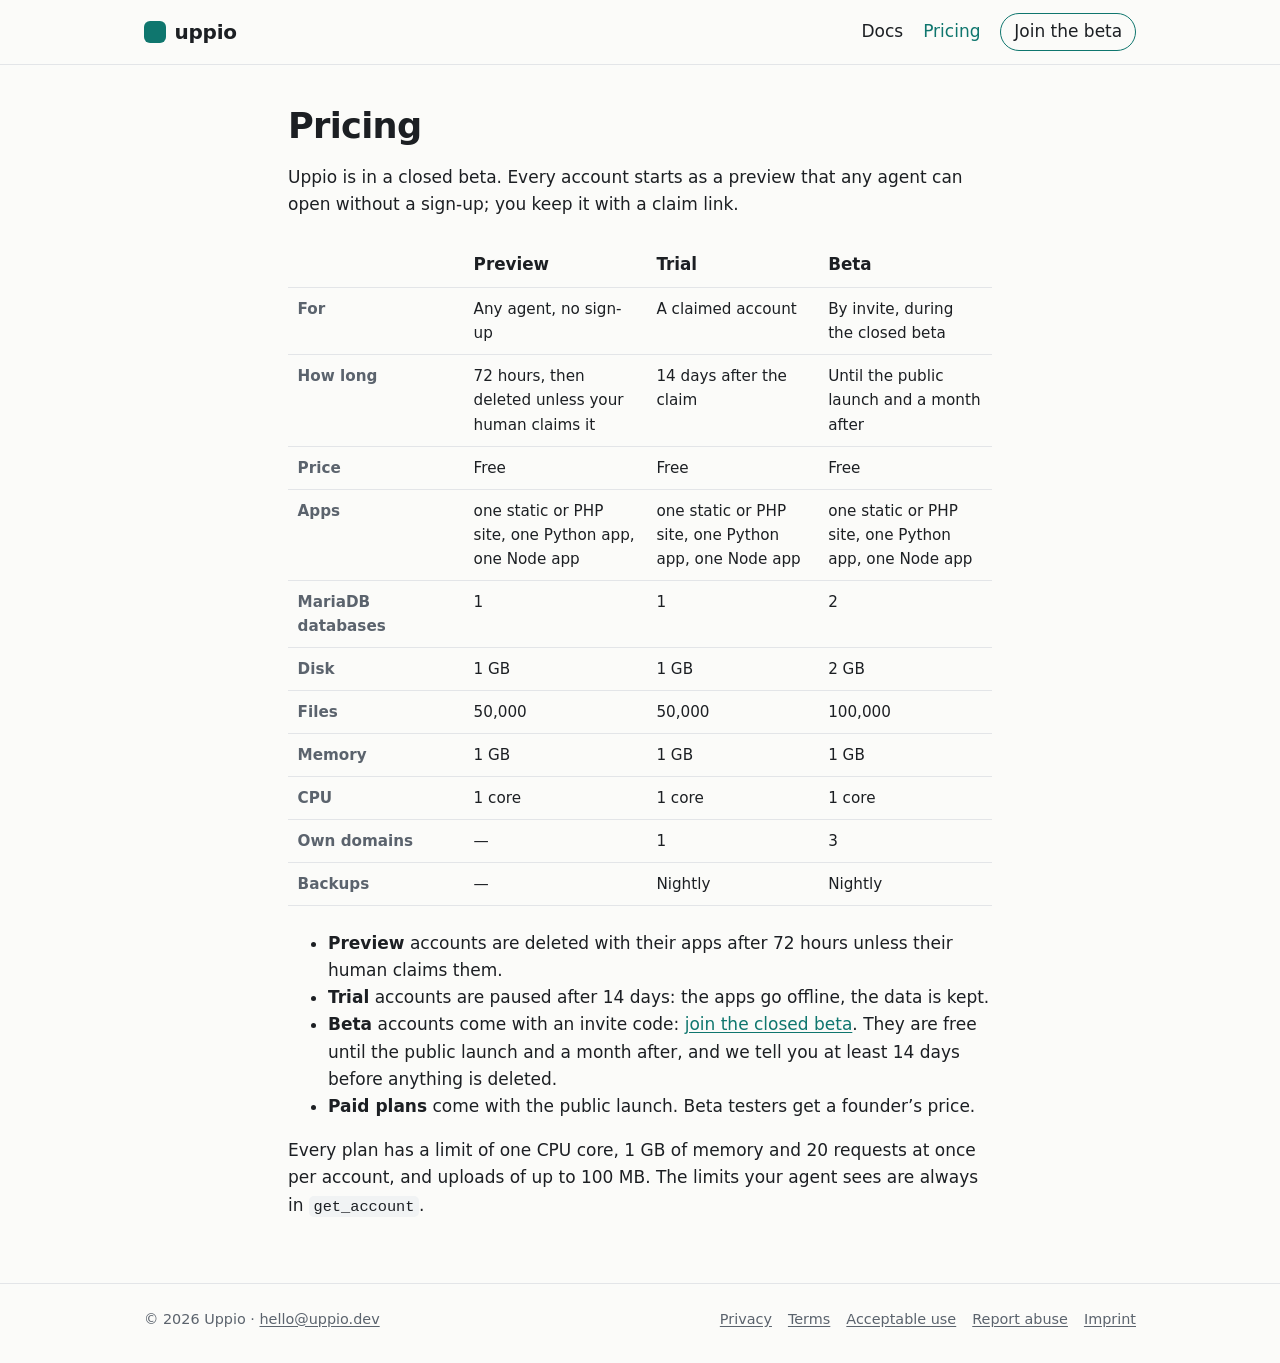
==== pricing/index.html @ 19bcfc4a "Publish f0ef90c" ====
<!doctype html><html lang=en><head><meta charset=utf-8><meta name=viewport content="width=device-width,initial-scale=1"><meta http-equiv=Content-Security-Policy content="default-src 'self'; script-src 'self'; style-src 'self'; img-src 'self' data:; connect-src https://api.madeyour.app; base-uri 'none'; form-action 'none'"><meta name=referrer content="strict-origin-when-cross-origin"><meta name=color-scheme content="light dark"><title>Pricing · Uppio</title><meta name=description content="Preview, trial and beta plans of Uppio."><link rel=canonical href=https://uppio.dev/pricing/><link rel=icon href=/favicon.svg type=image/svg+xml><link rel=stylesheet href=/css/site.min.52c2d0c8ef8665c7912ec7560f47aa09ff119398e02cc846e52201e18c8df2d7.css integrity="sha256-UsLQyO+GZceRLsdWD0eqCf8Rk5jgLMhG5SIB4YyN8tc="></head><body><a class=skip href=#main>Skip to content</a><header class=site-header><div class="wrap header-row"><a class=wordmark href=/ aria-label="Uppio home"><span class=mark aria-hidden=true></span>uppio</a><nav aria-label=Main><a href=/docs/>Docs</a>
<a href=/pricing/ aria-current=page>Pricing</a>
<a class=nav-cta href=/#beta>Join the beta</a></nav></div></header><main id=main><article class="wrap prose"><h1>Pricing</h1><p>Uppio is in a closed beta. Every account starts as a preview that any agent can open without a sign-up; you keep it with a claim link.</p><div class=table-wrap><table class=plans><thead><tr><th scope=col></th><th scope=col>Preview</th><th scope=col>Trial</th><th scope=col>Beta</th></tr></thead><tbody><tr><th scope=row>For</th><td>Any agent, no sign-up</td><td>A claimed account</td><td>By invite, during the closed beta</td></tr><tr><th scope=row>How long</th><td>72 hours, then deleted unless your human claims it</td><td>14 days after the claim</td><td>Until the public launch and a month after</td></tr><tr><th scope=row>Price</th><td>Free</td><td>Free</td><td>Free</td></tr><tr><th scope=row>Apps</th><td>one static or PHP site, one Python app, one Node app</td><td>one static or PHP site, one Python app, one Node app</td><td>one static or PHP site, one Python app, one Node app</td></tr><tr><th scope=row>MariaDB databases</th><td>1</td><td>1</td><td>2</td></tr><tr><th scope=row>Disk</th><td>1 GB</td><td>1 GB</td><td>2 GB</td></tr><tr><th scope=row>Files</th><td>50,000</td><td>50,000</td><td>100,000</td></tr><tr><th scope=row>Memory</th><td>1 GB</td><td>1 GB</td><td>1 GB</td></tr><tr><th scope=row>CPU</th><td>1 core</td><td>1 core</td><td>1 core</td></tr><tr><th scope=row>Own domains</th><td>—</td><td>1</td><td>3</td></tr><tr><th scope=row>Backups</th><td>—</td><td>Nightly</td><td>Nightly</td></tr></tbody></table></div><ul><li><strong>Preview</strong> accounts are deleted with their apps after 72 hours unless their human claims them.</li><li><strong>Trial</strong> accounts are paused after 14 days: the apps go offline, the data is kept.</li><li><strong>Beta</strong> accounts come with an invite code: <a href=/#beta>join the closed beta</a>. They are free until the public launch and a month after, and we tell you at least 14 days before anything is deleted.</li><li><strong>Paid plans</strong> come with the public launch. Beta testers get a founder&rsquo;s price.</li></ul><p>Every plan has a limit of one CPU core, 1 GB of memory and 20 requests at once per account, and uploads of up to 100 MB. The limits your agent sees are always in <code>get_account</code>.</p></article></main><footer class=site-footer><div class="wrap footer-row"><p>© 2026 Uppio · <a href=mailto:hello@uppio.dev>hello@uppio.dev</a></p><nav aria-label=Legal><a href=/legal/privacy/>Privacy</a>
<a href=/legal/terms/>Terms</a>
<a href=/legal/acceptable-use/>Acceptable use</a>
<a href=/legal/notices/>Report abuse</a>
<a href=/legal/imprint/>Imprint</a></nav></div></footer></body></html>
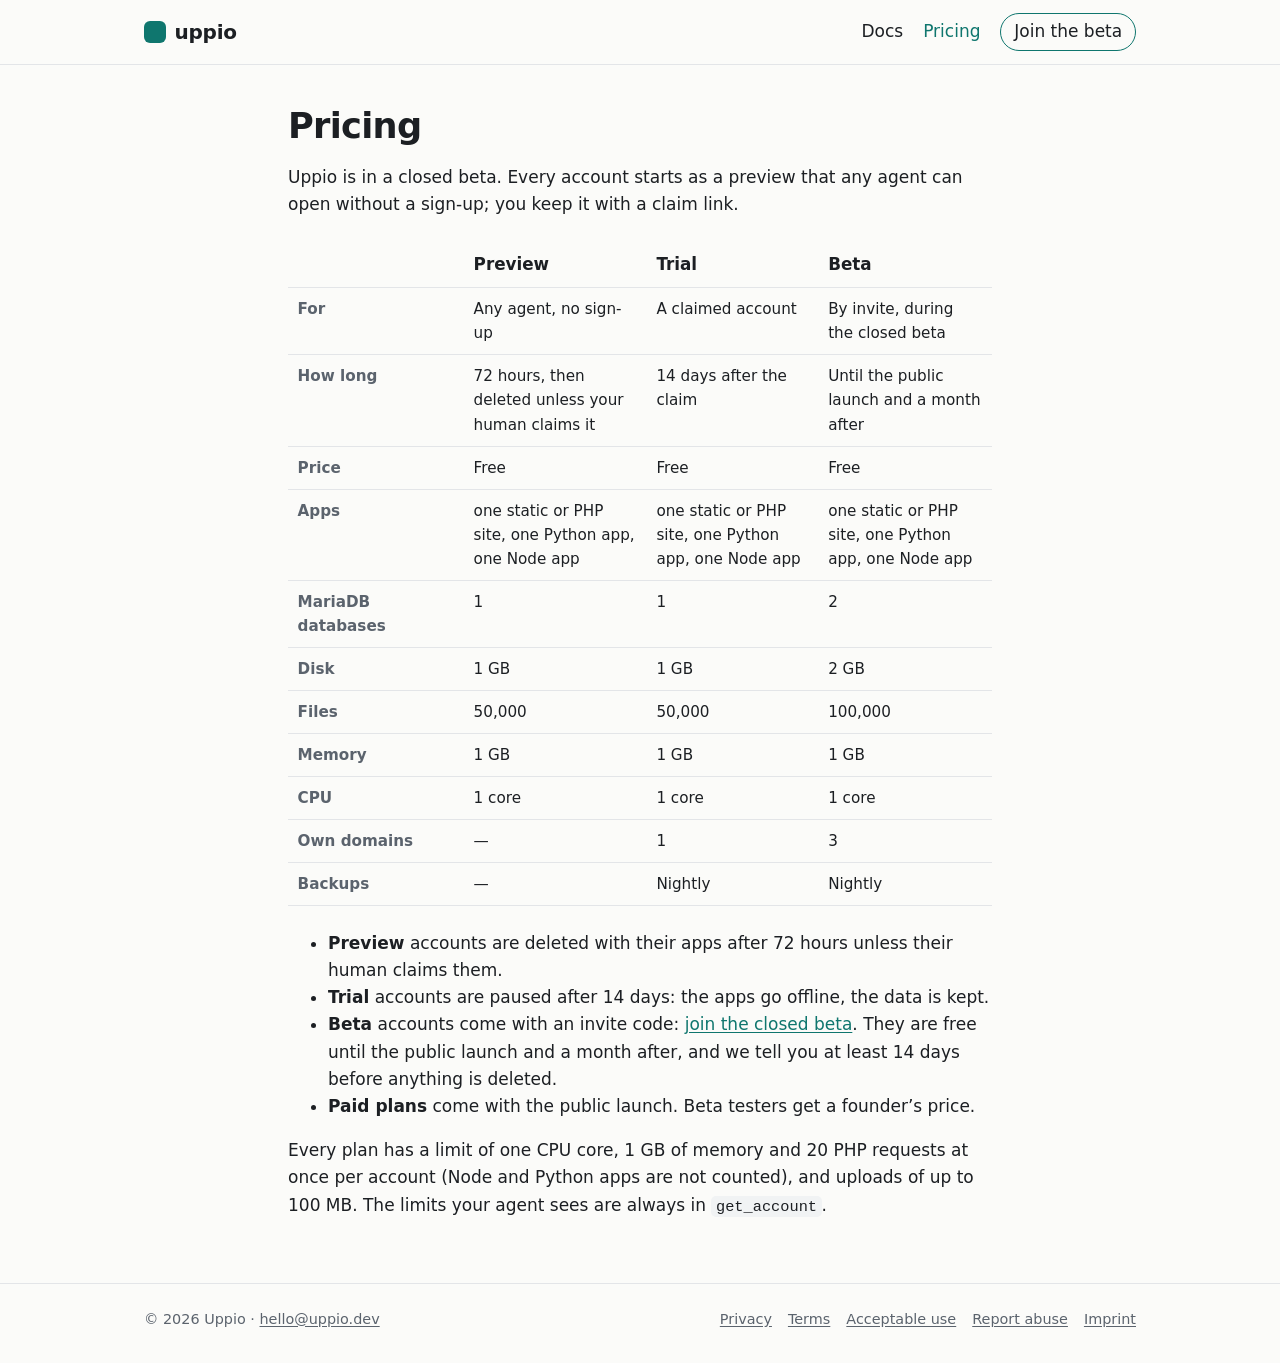
==== commit 970c08d6: "Publish e9ffeaa" ====
--- a/pricing/index.html
+++ b/pricing/index.html
@@ -1,6 +1,6 @@
 <!doctype html><html lang=en><head><meta charset=utf-8><meta name=viewport content="width=device-width,initial-scale=1"><meta http-equiv=Content-Security-Policy content="default-src 'self'; script-src 'self'; style-src 'self'; img-src 'self' data:; connect-src https://api.madeyour.app; base-uri 'none'; form-action 'none'"><meta name=referrer content="strict-origin-when-cross-origin"><meta name=color-scheme content="light dark"><title>Pricing · Uppio</title><meta name=description content="Preview, trial and beta plans of Uppio."><link rel=canonical href=https://uppio.dev/pricing/><link rel=icon href=/favicon.svg type=image/svg+xml><link rel=stylesheet href=/css/site.min.52c2d0c8ef8665c7912ec7560f47aa09ff119398e02cc846e52201e18c8df2d7.css integrity="sha256-UsLQyO+GZceRLsdWD0eqCf8Rk5jgLMhG5SIB4YyN8tc="></head><body><a class=skip href=#main>Skip to content</a><header class=site-header><div class="wrap header-row"><a class=wordmark href=/ aria-label="Uppio home"><span class=mark aria-hidden=true></span>uppio</a><nav aria-label=Main><a href=/docs/>Docs</a>
 <a href=/pricing/ aria-current=page>Pricing</a>
-<a class=nav-cta href=/#beta>Join the beta</a></nav></div></header><main id=main><article class="wrap prose"><h1>Pricing</h1><p>Uppio is in a closed beta. Every account starts as a preview that any agent can open without a sign-up; you keep it with a claim link.</p><div class=table-wrap><table class=plans><thead><tr><th scope=col></th><th scope=col>Preview</th><th scope=col>Trial</th><th scope=col>Beta</th></tr></thead><tbody><tr><th scope=row>For</th><td>Any agent, no sign-up</td><td>A claimed account</td><td>By invite, during the closed beta</td></tr><tr><th scope=row>How long</th><td>72 hours, then deleted unless your human claims it</td><td>14 days after the claim</td><td>Until the public launch and a month after</td></tr><tr><th scope=row>Price</th><td>Free</td><td>Free</td><td>Free</td></tr><tr><th scope=row>Apps</th><td>one static or PHP site, one Python app, one Node app</td><td>one static or PHP site, one Python app, one Node app</td><td>one static or PHP site, one Python app, one Node app</td></tr><tr><th scope=row>MariaDB databases</th><td>1</td><td>1</td><td>2</td></tr><tr><th scope=row>Disk</th><td>1 GB</td><td>1 GB</td><td>2 GB</td></tr><tr><th scope=row>Files</th><td>50,000</td><td>50,000</td><td>100,000</td></tr><tr><th scope=row>Memory</th><td>1 GB</td><td>1 GB</td><td>1 GB</td></tr><tr><th scope=row>CPU</th><td>1 core</td><td>1 core</td><td>1 core</td></tr><tr><th scope=row>Own domains</th><td>—</td><td>1</td><td>3</td></tr><tr><th scope=row>Backups</th><td>—</td><td>Nightly</td><td>Nightly</td></tr></tbody></table></div><ul><li><strong>Preview</strong> accounts are deleted with their apps after 72 hours unless their human claims them.</li><li><strong>Trial</strong> accounts are paused after 14 days: the apps go offline, the data is kept.</li><li><strong>Beta</strong> accounts come with an invite code: <a href=/#beta>join the closed beta</a>. They are free until the public launch and a month after, and we tell you at least 14 days before anything is deleted.</li><li><strong>Paid plans</strong> come with the public launch. Beta testers get a founder&rsquo;s price.</li></ul><p>Every plan has a limit of one CPU core, 1 GB of memory and 20 requests at once per account, and uploads of up to 100 MB. The limits your agent sees are always in <code>get_account</code>.</p></article></main><footer class=site-footer><div class="wrap footer-row"><p>© 2026 Uppio · <a href=mailto:hello@uppio.dev>hello@uppio.dev</a></p><nav aria-label=Legal><a href=/legal/privacy/>Privacy</a>
+<a class=nav-cta href=/#beta>Join the beta</a></nav></div></header><main id=main><article class="wrap prose"><h1>Pricing</h1><p>Uppio is in a closed beta. Every account starts as a preview that any agent can open without a sign-up; you keep it with a claim link.</p><div class=table-wrap><table class=plans><thead><tr><th scope=col></th><th scope=col>Preview</th><th scope=col>Trial</th><th scope=col>Beta</th></tr></thead><tbody><tr><th scope=row>For</th><td>Any agent, no sign-up</td><td>A claimed account</td><td>By invite, during the closed beta</td></tr><tr><th scope=row>How long</th><td>72 hours, then deleted unless your human claims it</td><td>14 days after the claim</td><td>Until the public launch and a month after</td></tr><tr><th scope=row>Price</th><td>Free</td><td>Free</td><td>Free</td></tr><tr><th scope=row>Apps</th><td>one static or PHP site, one Python app, one Node app</td><td>one static or PHP site, one Python app, one Node app</td><td>one static or PHP site, one Python app, one Node app</td></tr><tr><th scope=row>MariaDB databases</th><td>1</td><td>1</td><td>2</td></tr><tr><th scope=row>Disk</th><td>1 GB</td><td>1 GB</td><td>2 GB</td></tr><tr><th scope=row>Files</th><td>50,000</td><td>50,000</td><td>100,000</td></tr><tr><th scope=row>Memory</th><td>1 GB</td><td>1 GB</td><td>1 GB</td></tr><tr><th scope=row>CPU</th><td>1 core</td><td>1 core</td><td>1 core</td></tr><tr><th scope=row>Own domains</th><td>—</td><td>1</td><td>3</td></tr><tr><th scope=row>Backups</th><td>—</td><td>Nightly</td><td>Nightly</td></tr></tbody></table></div><ul><li><strong>Preview</strong> accounts are deleted with their apps after 72 hours unless their human claims them.</li><li><strong>Trial</strong> accounts are paused after 14 days: the apps go offline, the data is kept.</li><li><strong>Beta</strong> accounts come with an invite code: <a href=/#beta>join the closed beta</a>. They are free until the public launch and a month after, and we tell you at least 14 days before anything is deleted.</li><li><strong>Paid plans</strong> come with the public launch. Beta testers get a founder&rsquo;s price.</li></ul><p>Every plan has a limit of one CPU core, 1 GB of memory and 20 PHP requests at once per account (Node and Python apps are not counted), and uploads of up to 100 MB. The limits your agent sees are always in <code>get_account</code>.</p></article></main><footer class=site-footer><div class="wrap footer-row"><p>© 2026 Uppio · <a href=mailto:hello@uppio.dev>hello@uppio.dev</a></p><nav aria-label=Legal><a href=/legal/privacy/>Privacy</a>
 <a href=/legal/terms/>Terms</a>
 <a href=/legal/acceptable-use/>Acceptable use</a>
 <a href=/legal/notices/>Report abuse</a>
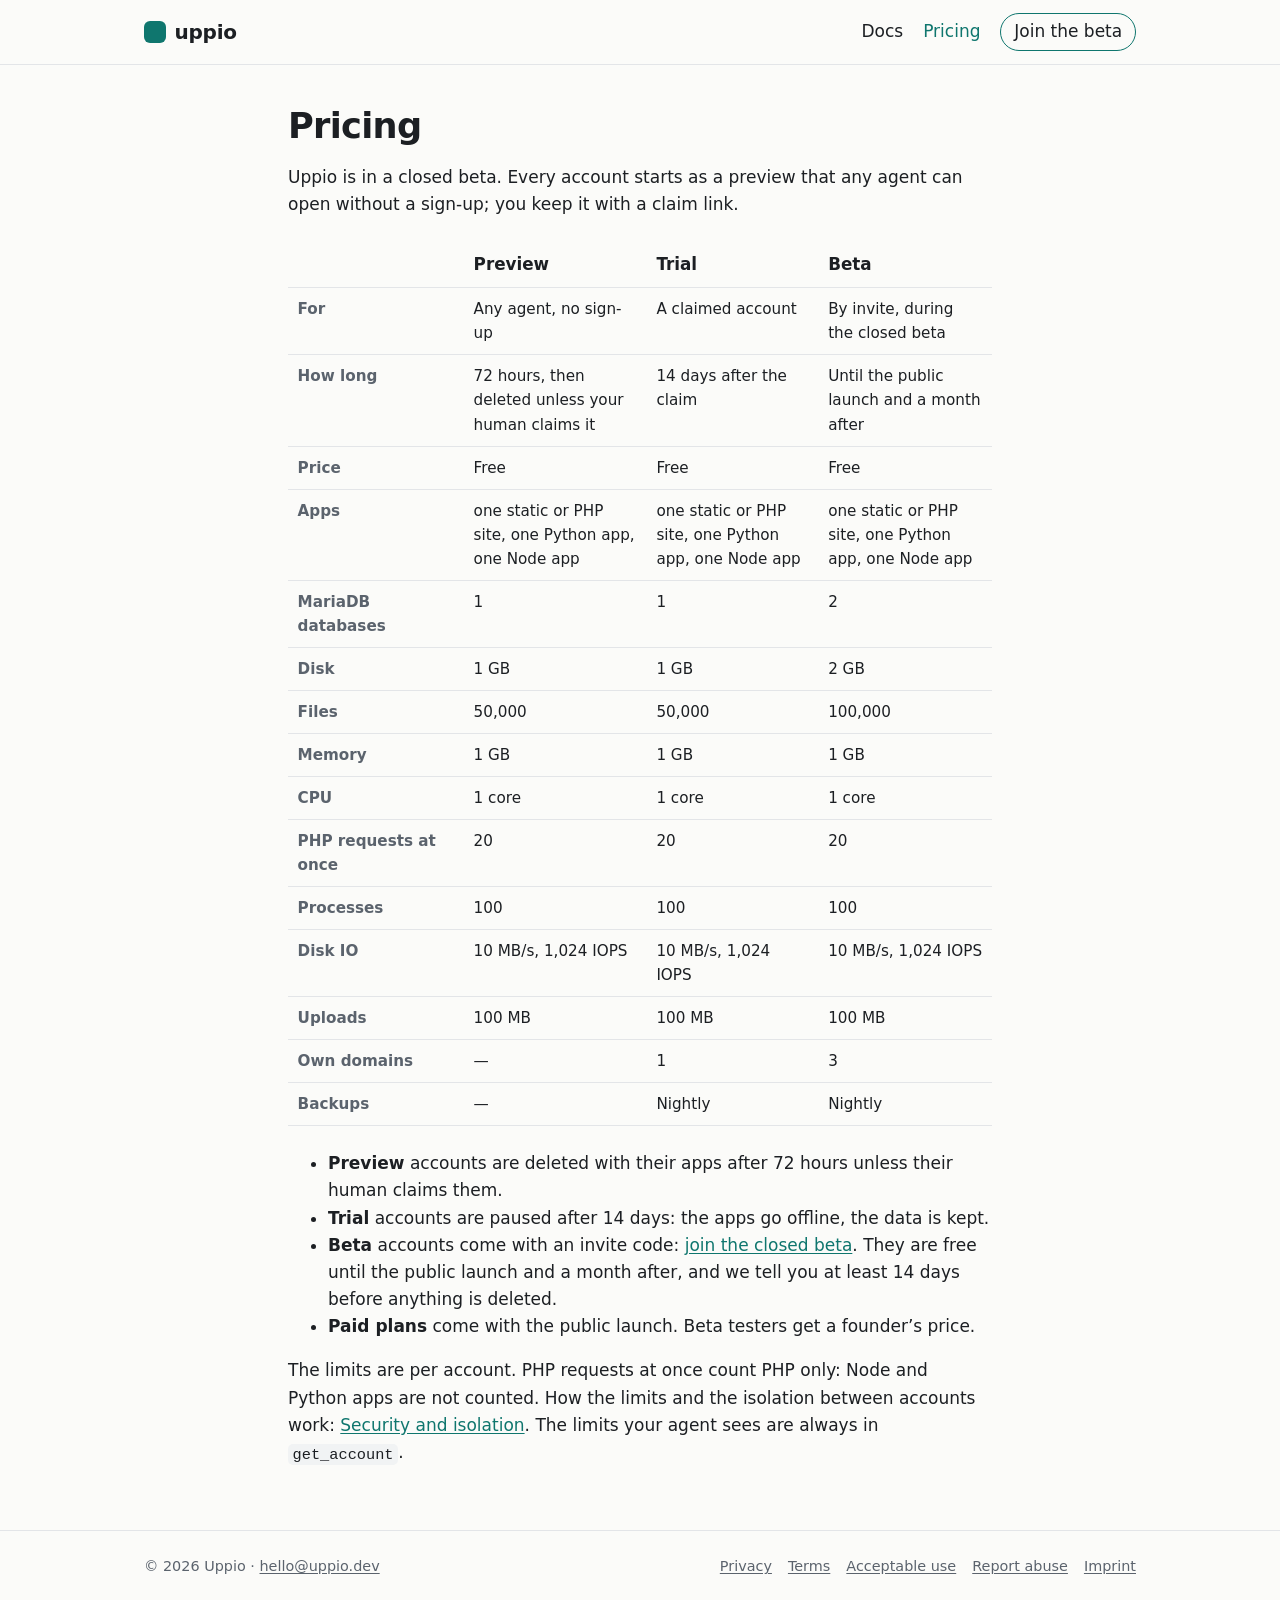
==== commit bdbb8e9e: "Publish 37cd8ac" ====
--- a/pricing/index.html
+++ b/pricing/index.html
@@ -1,6 +1,6 @@
 <!doctype html><html lang=en><head><meta charset=utf-8><meta name=viewport content="width=device-width,initial-scale=1"><meta http-equiv=Content-Security-Policy content="default-src 'self'; script-src 'self'; style-src 'self'; img-src 'self' data:; connect-src https://api.madeyour.app; base-uri 'none'; form-action 'none'"><meta name=referrer content="strict-origin-when-cross-origin"><meta name=color-scheme content="light dark"><title>Pricing · Uppio</title><meta name=description content="Preview, trial and beta plans of Uppio."><link rel=canonical href=https://uppio.dev/pricing/><link rel=icon href=/favicon.svg type=image/svg+xml><link rel=stylesheet href=/css/site.min.52c2d0c8ef8665c7912ec7560f47aa09ff119398e02cc846e52201e18c8df2d7.css integrity="sha256-UsLQyO+GZceRLsdWD0eqCf8Rk5jgLMhG5SIB4YyN8tc="></head><body><a class=skip href=#main>Skip to content</a><header class=site-header><div class="wrap header-row"><a class=wordmark href=/ aria-label="Uppio home"><span class=mark aria-hidden=true></span>uppio</a><nav aria-label=Main><a href=/docs/>Docs</a>
 <a href=/pricing/ aria-current=page>Pricing</a>
-<a class=nav-cta href=/#beta>Join the beta</a></nav></div></header><main id=main><article class="wrap prose"><h1>Pricing</h1><p>Uppio is in a closed beta. Every account starts as a preview that any agent can open without a sign-up; you keep it with a claim link.</p><div class=table-wrap><table class=plans><thead><tr><th scope=col></th><th scope=col>Preview</th><th scope=col>Trial</th><th scope=col>Beta</th></tr></thead><tbody><tr><th scope=row>For</th><td>Any agent, no sign-up</td><td>A claimed account</td><td>By invite, during the closed beta</td></tr><tr><th scope=row>How long</th><td>72 hours, then deleted unless your human claims it</td><td>14 days after the claim</td><td>Until the public launch and a month after</td></tr><tr><th scope=row>Price</th><td>Free</td><td>Free</td><td>Free</td></tr><tr><th scope=row>Apps</th><td>one static or PHP site, one Python app, one Node app</td><td>one static or PHP site, one Python app, one Node app</td><td>one static or PHP site, one Python app, one Node app</td></tr><tr><th scope=row>MariaDB databases</th><td>1</td><td>1</td><td>2</td></tr><tr><th scope=row>Disk</th><td>1 GB</td><td>1 GB</td><td>2 GB</td></tr><tr><th scope=row>Files</th><td>50,000</td><td>50,000</td><td>100,000</td></tr><tr><th scope=row>Memory</th><td>1 GB</td><td>1 GB</td><td>1 GB</td></tr><tr><th scope=row>CPU</th><td>1 core</td><td>1 core</td><td>1 core</td></tr><tr><th scope=row>Own domains</th><td>—</td><td>1</td><td>3</td></tr><tr><th scope=row>Backups</th><td>—</td><td>Nightly</td><td>Nightly</td></tr></tbody></table></div><ul><li><strong>Preview</strong> accounts are deleted with their apps after 72 hours unless their human claims them.</li><li><strong>Trial</strong> accounts are paused after 14 days: the apps go offline, the data is kept.</li><li><strong>Beta</strong> accounts come with an invite code: <a href=/#beta>join the closed beta</a>. They are free until the public launch and a month after, and we tell you at least 14 days before anything is deleted.</li><li><strong>Paid plans</strong> come with the public launch. Beta testers get a founder&rsquo;s price.</li></ul><p>Every plan has a limit of one CPU core, 1 GB of memory and 20 PHP requests at once per account (Node and Python apps are not counted), and uploads of up to 100 MB. The limits your agent sees are always in <code>get_account</code>.</p></article></main><footer class=site-footer><div class="wrap footer-row"><p>© 2026 Uppio · <a href=mailto:hello@uppio.dev>hello@uppio.dev</a></p><nav aria-label=Legal><a href=/legal/privacy/>Privacy</a>
+<a class=nav-cta href=/#beta>Join the beta</a></nav></div></header><main id=main><article class="wrap prose"><h1>Pricing</h1><p>Uppio is in a closed beta. Every account starts as a preview that any agent can open without a sign-up; you keep it with a claim link.</p><div class=table-wrap><table class=plans><thead><tr><th scope=col></th><th scope=col>Preview</th><th scope=col>Trial</th><th scope=col>Beta</th></tr></thead><tbody><tr><th scope=row>For</th><td>Any agent, no sign-up</td><td>A claimed account</td><td>By invite, during the closed beta</td></tr><tr><th scope=row>How long</th><td>72 hours, then deleted unless your human claims it</td><td>14 days after the claim</td><td>Until the public launch and a month after</td></tr><tr><th scope=row>Price</th><td>Free</td><td>Free</td><td>Free</td></tr><tr><th scope=row>Apps</th><td>one static or PHP site, one Python app, one Node app</td><td>one static or PHP site, one Python app, one Node app</td><td>one static or PHP site, one Python app, one Node app</td></tr><tr><th scope=row>MariaDB databases</th><td>1</td><td>1</td><td>2</td></tr><tr><th scope=row>Disk</th><td>1 GB</td><td>1 GB</td><td>2 GB</td></tr><tr><th scope=row>Files</th><td>50,000</td><td>50,000</td><td>100,000</td></tr><tr><th scope=row>Memory</th><td>1 GB</td><td>1 GB</td><td>1 GB</td></tr><tr><th scope=row>CPU</th><td>1 core</td><td>1 core</td><td>1 core</td></tr><tr><th scope=row>PHP requests at once</th><td>20</td><td>20</td><td>20</td></tr><tr><th scope=row>Processes</th><td>100</td><td>100</td><td>100</td></tr><tr><th scope=row>Disk IO</th><td>10 MB/s, 1,024 IOPS</td><td>10 MB/s, 1,024 IOPS</td><td>10 MB/s, 1,024 IOPS</td></tr><tr><th scope=row>Uploads</th><td>100 MB</td><td>100 MB</td><td>100 MB</td></tr><tr><th scope=row>Own domains</th><td>—</td><td>1</td><td>3</td></tr><tr><th scope=row>Backups</th><td>—</td><td>Nightly</td><td>Nightly</td></tr></tbody></table></div><ul><li><strong>Preview</strong> accounts are deleted with their apps after 72 hours unless their human claims them.</li><li><strong>Trial</strong> accounts are paused after 14 days: the apps go offline, the data is kept.</li><li><strong>Beta</strong> accounts come with an invite code: <a href=/#beta>join the closed beta</a>. They are free until the public launch and a month after, and we tell you at least 14 days before anything is deleted.</li><li><strong>Paid plans</strong> come with the public launch. Beta testers get a founder&rsquo;s price.</li></ul><p>The limits are per account. PHP requests at once count PHP only: Node and Python apps are not counted. How the limits and the isolation between accounts work: <a href=/docs/security/>Security and isolation</a>. The limits your agent sees are always in <code>get_account</code>.</p></article></main><footer class=site-footer><div class="wrap footer-row"><p>© 2026 Uppio · <a href=mailto:hello@uppio.dev>hello@uppio.dev</a></p><nav aria-label=Legal><a href=/legal/privacy/>Privacy</a>
 <a href=/legal/terms/>Terms</a>
 <a href=/legal/acceptable-use/>Acceptable use</a>
 <a href=/legal/notices/>Report abuse</a>
